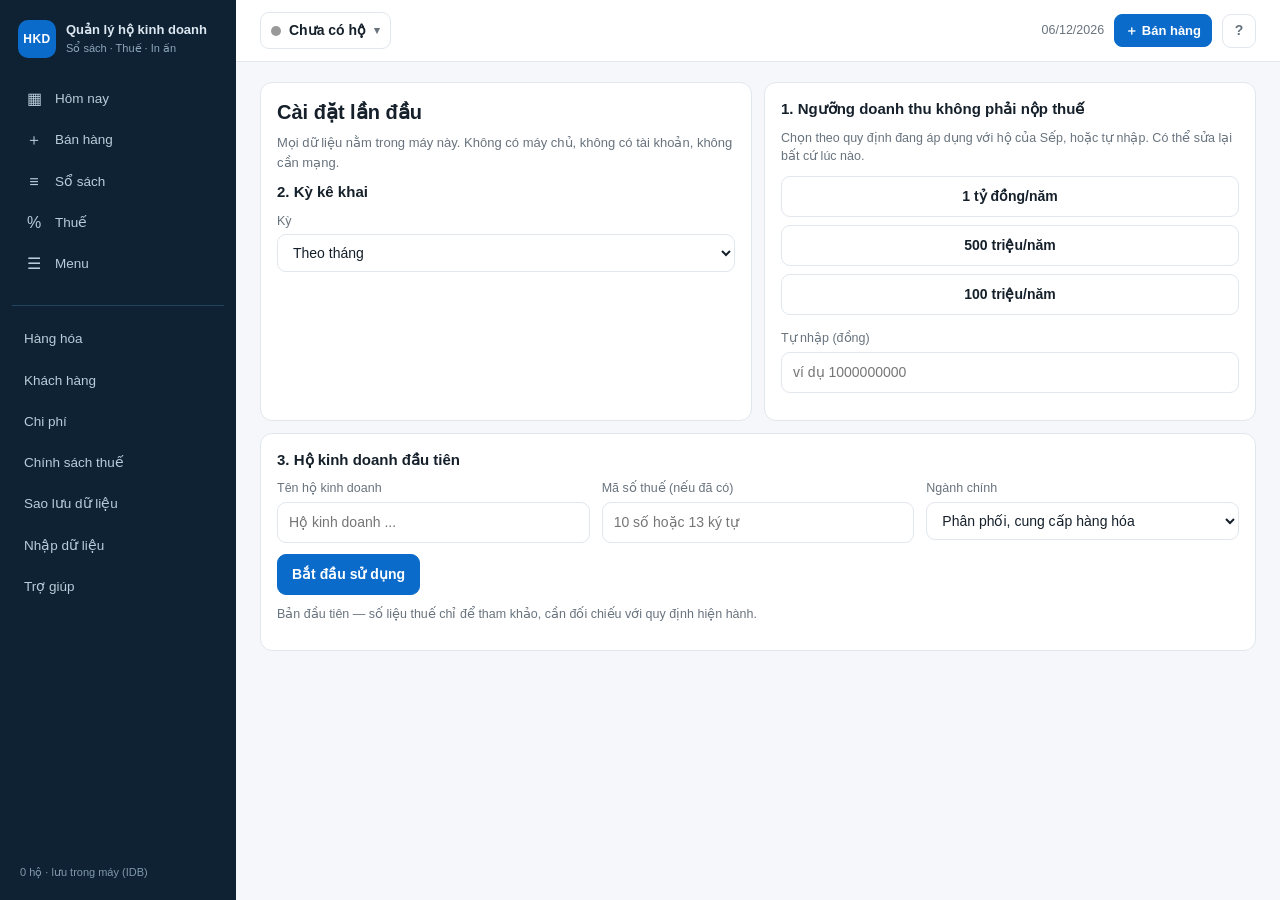
==== index.html @ 5c3563e8 "Tách app thành trang tĩnh index.html, CSS và JS; tối ưu máy tính, cập nhật kiểm thử và tài liệu" ====
<!doctype html>
<html lang="vi">
<head>
<meta charset="utf-8">
<meta name="viewport" content="width=device-width, initial-scale=1">
<meta name="theme-color" content="#0b6bcb">
<title>Quản lý hộ kinh doanh</title>
<link rel="stylesheet" href="css/style.css">
</head>
<body>

<div class="shell">
  <aside class="side">
    <div class="brand">
      <span class="mark">HKD</span>
      <div><b>Quản lý hộ kinh doanh</b><small>Sổ sách · Thuế · In ấn</small></div>
    </div>

    <nav id="tabs" aria-label="Chức năng chính">
      <button class="tab on" data-route="home"><span>▦</span>Hôm nay</button>
      <button class="tab" data-route="sell"><span>＋</span>Bán hàng</button>
      <button class="tab" data-route="book"><span>≡</span>Sổ sách</button>
      <button class="tab" data-route="tax"><span>%</span>Thuế</button>
      <button class="tab" data-route="menu"><span>☰</span>Menu</button>
    </nav>

    <nav id="more" aria-label="Khác">
      <button data-act="route" data-route="products">Hàng hóa</button>
      <button data-act="route" data-route="customers">Khách hàng</button>
      <button data-act="route" data-route="expenses">Chi phí</button>
      <button data-act="route" data-route="policy">Chính sách thuế</button>
      <button data-act="backup">Sao lưu dữ liệu</button>
      <button data-act="restore">Nhập dữ liệu</button>
      <button data-act="help">Trợ giúp</button>
    </nav>

    <div class="side-foot" id="sideFoot">Dữ liệu lưu trong máy này</div>
  </aside>

  <div class="main">
    <header id="top">
      <button class="hh" data-act="switchHH">
        <span class="dot" id="hhDot"></span>
        <span id="hhName">Chưa có hộ</span>
        <span class="car">▾</span>
      </button>
      <div class="sp"></div>
      <span class="today" id="today"></span>
      <button class="btn primary sm" data-act="route" data-route="sell">＋ Bán hàng</button>
      <button class="icon" data-act="help" aria-label="Trợ giúp">?</button>
    </header>

    <main id="app"></main>
  </div>
</div>

<div id="sheet"><div id="sheetBox"></div></div>
<div id="print"></div>
<div id="toast"></div>

<script src="js/core.js"></script>
<script src="js/views.js"></script>
<script src="js/actions.js"></script>
</body>
</html>
---- css/style.css ----
/* Quản lý hộ kinh doanh — bố cục ưu tiên máy tính, có dự phòng trên điện thoại. */

:root{
  --bg:#f5f7fa; --card:#fff; --line:#e1e7ed; --text:#15202b; --muted:#68737e;
  --main:#0b6bcb; --main-dark:#174a73; --main-soft:#e8f1fb;
  --ok:#1a8f4c; --warn:#a86400; --warn-soft:#fff5e5;
  --bad:#c0272d; --bad-soft:#fdeceb; --side:236px; --r:12px;
}
*{box-sizing:border-box;-webkit-tap-highlight-color:transparent}
html,body{height:100%;margin:0}
body{background:var(--bg);color:var(--text);
  font:14px/1.5 -apple-system,BlinkMacSystemFont,"Segoe UI",Roboto,"Helvetica Neue",Arial,sans-serif}
h1,h2,h3{margin:0 0 8px;font-weight:650;line-height:1.3}
h2{font-size:20px}
h3{font-size:15px}
p{margin:0 0 10px}
a{color:var(--main)}
.muted{color:var(--muted);font-size:13px}
.small{font-size:12.5px}
.tiny{font-size:12px}
.right{text-align:right}
.center{text-align:center}
.row{display:flex;gap:10px;align-items:center}
.row.wrap{flex-wrap:wrap}
.sp{flex:1}
.pad{padding:0;max-width:1180px;margin:0 auto}
.grid2{display:grid;grid-template-columns:repeat(2,minmax(0,1fr));gap:12px}
.grid3{display:grid;grid-template-columns:repeat(3,minmax(0,1fr));gap:12px}

/* khung máy tính */
.shell{display:flex;height:100vh;overflow:hidden}
.side{width:var(--side);flex:none;display:flex;flex-direction:column;gap:6px;
  padding:18px 12px;background:#0e2233;color:#dce7f0;overflow:auto}
.brand{display:flex;align-items:center;gap:10px;padding:2px 6px 16px}
.brand .mark{display:grid;place-items:center;width:38px;height:38px;flex:none;border-radius:10px;
  background:var(--main);color:#fff;font-weight:700;font-size:12px;letter-spacing:.5px}
.brand b{display:block;font-size:13px;line-height:1.25}
.brand small{display:block;color:#8ea6ba;font-size:11px;margin-top:2px}
nav#tabs,nav#more{display:flex;flex-direction:column;gap:3px}
nav#more{margin-top:16px;padding-top:14px;border-top:1px solid #23445f}
.tab,nav#more button{display:flex;align-items:center;gap:11px;width:100%;text-align:left;
  padding:9px 12px;border:0;border-radius:9px;background:transparent;color:#b9ccdb;
  font:inherit;font-size:13.5px;cursor:pointer}
.tab span{width:20px;text-align:center;font-size:16px;line-height:1}
.tab:hover,nav#more button:hover{background:#17354c;color:#fff}
.tab.on{background:var(--main-dark);color:#fff;font-weight:650}
.side-foot{margin-top:auto;padding:10px 8px 2px;color:#8199ac;font-size:11px;line-height:1.4}
.main{flex:1;min-width:0;display:flex;flex-direction:column}
header#top{height:62px;flex:none;display:flex;align-items:center;gap:10px;padding:0 24px;
  background:#fff;border-bottom:1px solid var(--line)}
header#top .today{color:var(--muted);font-size:12.5px}
.hh{display:flex;align-items:center;gap:8px;max-width:340px;padding:7px 10px;border:1px solid var(--line);
  border-radius:9px;background:#fff;color:var(--text);font:inherit;font-weight:600;cursor:pointer}
.hh #hhName{overflow:hidden;text-overflow:ellipsis;white-space:nowrap}
.dot{width:10px;height:10px;border-radius:50%;background:#999;flex:none}
.car{color:var(--muted);font-size:11px}
.icon{width:34px;height:34px;flex:none;border-radius:9px;border:1px solid var(--line);
  background:#fff;color:var(--muted);font:inherit;font-weight:700;cursor:pointer}
main#app{flex:1;overflow:auto;padding:20px 24px 48px}

/* thẻ nội dung */
.card{background:var(--card);border:1px solid var(--line);border-radius:var(--r);padding:16px;margin-bottom:12px}
.card.warn{background:var(--warn-soft);border-color:#f0d9b0}
.card.ok{background:#eef8f1;border-color:#c9e6d3}
.card.bad{background:var(--bad-soft);border-color:#f3c9c7}
.card h3{margin-bottom:10px}
.kpi{display:grid;grid-template-columns:repeat(auto-fit,minmax(180px,1fr));gap:12px;margin:12px 0}
.kpi>div{background:#f8fafc;border:1px solid var(--line);border-radius:10px;padding:12px 14px}
.big{font-size:24px;font-weight:700;letter-spacing:-.3px}
.bar{height:8px;border-radius:99px;background:#e9edf1;overflow:hidden;margin:8px 0 6px}
.bar>i{display:block;height:100%;background:var(--main);border-radius:99px}
.bar>i.warn{background:#e0952b}
.bar>i.bad{background:var(--bad)}

/* nút, ô nhập */
button{font:inherit;cursor:pointer}
.btn{display:inline-flex;align-items:center;justify-content:center;gap:6px;border-radius:9px;
  border:1px solid var(--line);background:#fff;color:var(--text);padding:9px 14px;font-weight:600}
.btn:hover{border-color:#b9c6d2}
.btn.primary{background:var(--main);border-color:var(--main);color:#fff}
.btn.good{background:var(--ok);border-color:var(--ok);color:#fff}
.btn.danger{background:#fff;border-color:#f2c3c1;color:var(--bad)}
.btn.wide{width:100%}
.btn.sm{padding:6px 10px;font-size:13px;border-radius:8px}
.btn.ghost{background:transparent;border-color:transparent;color:var(--main);padding:5px 7px}
label.f{display:block;margin-bottom:11px}
label.f>span{display:block;font-size:12.5px;color:var(--muted);margin-bottom:4px}
input[type=text],input[type=number],input[type=date],input[type=month],input[type=search],select,textarea{
  width:100%;padding:9px 11px;border:1px solid var(--line);border-radius:9px;background:#fff;font:inherit;color:var(--text)}
input:focus,select:focus,textarea:focus{outline:2px solid var(--main-soft);border-color:var(--main)}
label.row input[type=checkbox]{width:18px;height:18px;accent-color:var(--main)}

/* bảng và danh sách */
.tbl{width:100%;border-collapse:collapse;font-size:13px}
.tbl th,.tbl td{padding:8px 10px;border-bottom:1px solid var(--line);text-align:left;vertical-align:middle}
.tbl th{background:#f3f6f9;color:var(--muted);font-weight:600;white-space:nowrap}
.tbl tr:last-child td{border-bottom:0}
.tbl .r{text-align:right}
.tbl .num{font-variant-numeric:tabular-nums;white-space:nowrap}
.tbl .act{white-space:nowrap;text-align:right}
.tablewrap{overflow:auto;border:1px solid var(--line);border-radius:var(--r);background:#fff;margin-bottom:12px}
.list{background:#fff;border:1px solid var(--line);border-radius:var(--r);overflow:hidden;margin-bottom:12px}
.li{display:flex;gap:10px;align-items:center;padding:11px 14px;border-bottom:1px solid var(--line)}
.li:last-child{border-bottom:0}
.li .main{flex:1;min-width:0}
.li .name{font-weight:600;overflow:hidden;text-overflow:ellipsis;white-space:nowrap}
.li .sub{color:var(--muted);font-size:12.5px;overflow:hidden;text-overflow:ellipsis;white-space:nowrap}
.li.sel{background:var(--main-soft)}
.empty{padding:26px;text-align:center;color:var(--muted)}
.search{display:flex;gap:8px;margin-bottom:10px;max-width:480px}

/* bán hàng */
.sell-layout{display:grid;grid-template-columns:minmax(0,1fr) 340px;gap:16px;align-items:start}
.cart-panel{position:sticky;top:0}
.pgrid{display:grid;grid-template-columns:repeat(auto-fill,minmax(172px,1fr));gap:9px}
.pbtn{background:#fff;border:1px solid var(--line);border-radius:10px;padding:12px;text-align:left}
.pbtn:hover{border-color:var(--main);box-shadow:0 2px 8px rgba(11,107,203,.08)}
.pbtn .pn{font-weight:600;font-size:13.5px;line-height:1.3;margin-bottom:4px}
.pbtn .pp{color:var(--main);font-weight:650}
.cartrow{display:flex;align-items:center;gap:8px;padding:9px 0;border-bottom:1px solid var(--line)}
.cartrow:last-child{border-bottom:0}
.cartrow .cn{flex:1;min-width:0}
.qty{display:flex;align-items:center;gap:5px}
.qty button{width:28px;height:28px;border-radius:7px;border:1px solid var(--line);background:#fff;font-weight:700}
.qty b{min-width:20px;text-align:center}
.paybar{position:sticky;bottom:0;margin-top:12px;background:#fff;border:1px solid var(--line);
  border-radius:10px;padding:10px 12px;display:flex;gap:10px;align-items:center}

/* cửa sổ nhập liệu */
#sheet{position:fixed;inset:0;z-index:60;background:rgba(12,18,25,.45);display:none;
  align-items:center;justify-content:center}
#sheet.on{display:flex}
#sheetBox{width:min(620px,calc(100vw - 32px));max-height:86vh;overflow:auto;background:#fff;
  border-radius:14px;padding:22px;box-shadow:0 18px 60px rgba(8,20,32,.25)}
#sheetBox h2{margin-bottom:14px}
.grab{display:none}

#toast{position:fixed;top:74px;right:24px;z-index:80;background:#15202b;color:#fff;
  padding:10px 16px;border-radius:10px;font-size:13px;opacity:0;pointer-events:none;
  transition:opacity .2s;max-width:min(420px,90vw)}
#toast.on{opacity:.97}

/* in ấn */
#print{display:none}
@media print{
  .side,header#top,main#app,#sheet,#toast,.paybar{display:none!important}
  #print{display:block!important}
  body{background:#fff;padding:0}
  @page{size:A4;margin:14mm}
}
.pdoc{font-size:13px;color:#000}
.pdoc h2{text-align:center;font-size:17px;margin:0 0 2px}
.pdoc .sub{text-align:center;margin-bottom:10px}
.pdoc table{width:100%;border-collapse:collapse;margin:8px 0}
.pdoc th,.pdoc td{border:1px solid #444;padding:5px 6px;font-size:12px;text-align:left;vertical-align:top}
.pdoc th{background:#eee}
.pdoc .r{text-align:right}
.pdoc .sign{display:flex;justify-content:space-between;margin-top:26px;font-size:12px}
.pdoc .sign div{text-align:center;width:45%}

/* điện thoại: thanh dưới, nội dung một cột */
@media (max-width:900px){
  body{font-size:15px}
  .shell{display:block;height:auto;overflow:visible}
  .side{width:auto;padding:0;background:none;color:inherit;display:block;overflow:visible}
  .brand,nav#more,.side-foot{display:none}
  nav#tabs{position:fixed;left:0;right:0;bottom:0;z-index:40;flex-direction:row;gap:0;
    background:#fff;border-top:1px solid var(--line);padding-bottom:env(safe-area-inset-bottom)}
  .tab{flex:1;flex-direction:column;gap:2px;justify-content:center;padding:7px 2px;
    border-radius:0;color:var(--muted);font-size:11px;text-align:center}
  .tab span{font-size:17px}
  .tab.on{background:transparent;color:var(--main)}
  .main{display:block}
  header#top{position:sticky;top:0;z-index:30;height:auto;padding:8px 12px}
  header#top .today,header#top .btn.primary{display:none}
  .hh{max-width:70%;border:0;background:transparent;padding:5px 2px}
  main#app{overflow:visible;padding:12px 12px 84px}
  .pad{max-width:none}
  .grid2,.grid3,.sell-layout{grid-template-columns:1fr}
  .cart-panel{position:static}
  .pgrid{grid-template-columns:repeat(auto-fill,minmax(140px,1fr))}
  .paybar{position:fixed;left:0;right:0;bottom:calc(env(safe-area-inset-bottom) + 58px);
    z-index:25;margin:0;border-radius:0;border-width:1px 0 0}
  #sheetBox{width:100%;max-height:90vh;border-radius:16px 16px 0 0;
    padding:16px 16px calc(env(safe-area-inset-bottom) + 16px)}
  #toast{top:auto;bottom:calc(env(safe-area-inset-bottom) + 128px);right:50%;transform:translateX(50%)}
}
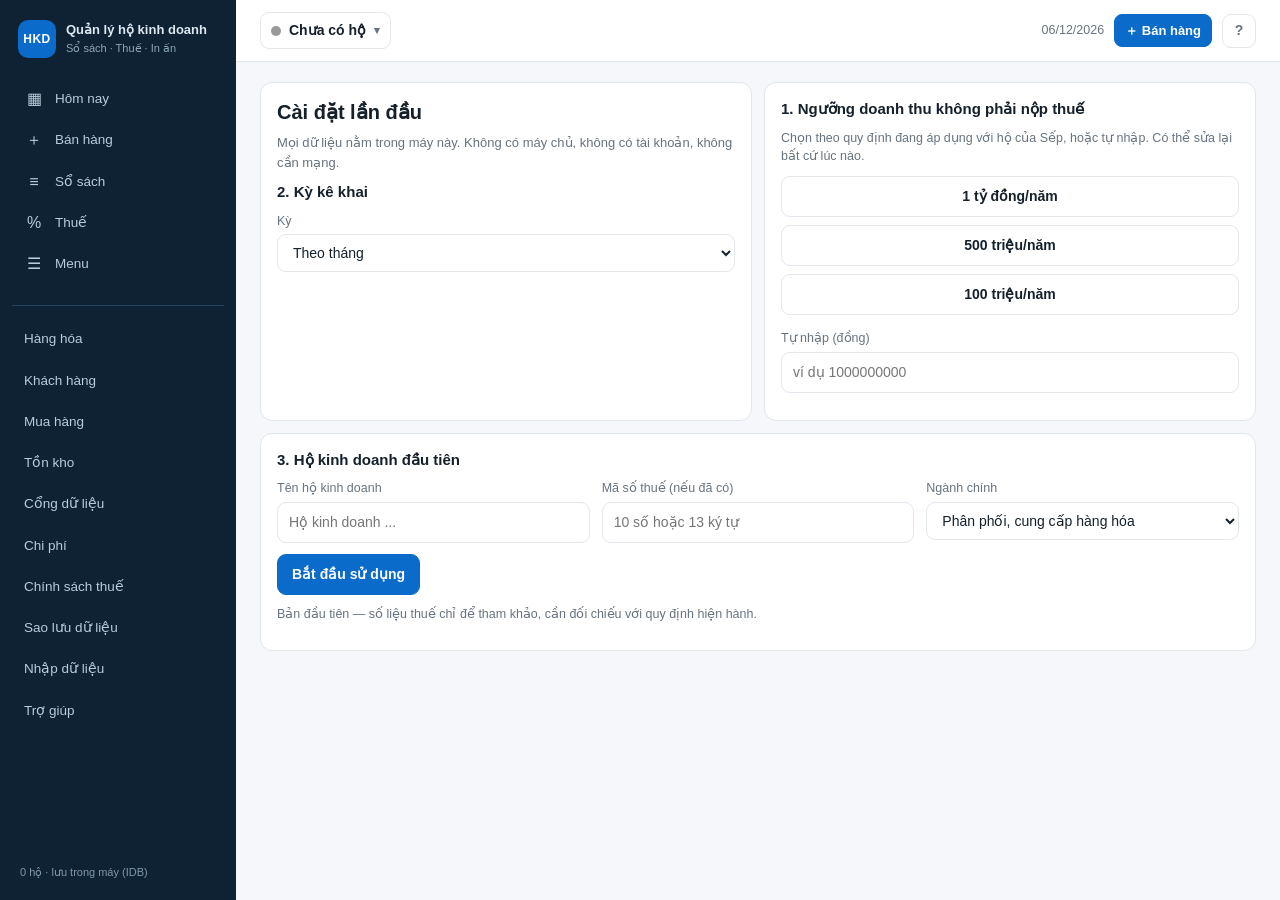
==== commit 580b46d3: "Hoàn thiện mua hàng, tồn kho, cảnh báo, sổ sách và cổng dữ liệu JSON/XML" ====
--- a/index.html
+++ b/index.html
@@ -27,6 +27,9 @@
     <nav id="more" aria-label="Khác">
       <button data-act="route" data-route="products">Hàng hóa</button>
       <button data-act="route" data-route="customers">Khách hàng</button>
+      <button data-act="route" data-route="purchases">Mua hàng</button>
+      <button data-act="route" data-route="stock">Tồn kho</button>
+      <button data-act="route" data-route="data">Cổng dữ liệu</button>
       <button data-act="route" data-route="expenses">Chi phí</button>
       <button data-act="route" data-route="policy">Chính sách thuế</button>
       <button data-act="backup">Sao lưu dữ liệu</button>
--- a/css/style.css
+++ b/css/style.css
@@ -140,6 +140,24 @@
   transition:opacity .2s;max-width:min(420px,90vw)}
 #toast.on{opacity:.97}
 
+/* bảng điều khiển và dữ liệu mở rộng */
+.alertline{margin-top:4px}
+.tblwrap{overflow:auto;border:1px solid var(--line);border-radius:var(--r);background:#fff}
+.tbl .low{color:var(--warn);font-weight:700}
+.tbl .warn{color:var(--warn);font-weight:600}
+.spark{display:grid;grid-template-columns:repeat(6,minmax(24px,1fr));gap:8px;height:112px;
+  align-items:end;padding-top:6px}
+.spark>div{height:100%;display:flex;flex-direction:column;justify-content:flex-end;align-items:center;gap:4px}
+.spark i{display:block;width:min(70%,36px);background:var(--main);border-radius:4px 4px 0 0}
+.spark small{color:var(--muted);font-size:11px;white-space:nowrap}
+.bridgeout:empty{display:none}
+.bridgeout pre{max-height:220px;overflow:auto;font:12px/1.55 ui-monospace,SFMono-Regular,Menlo,Consolas,monospace;
+  background:#f8fafc;border:1px solid var(--line);border-radius:9px;padding:10px;white-space:pre-wrap;word-break:break-word}
+.bridgeout pre.ok{color:var(--ok)}
+.bridgeout pre.warn{color:var(--bad)}
+pre.code{background:#f8fafc;border:1px solid var(--line);border-radius:9px;padding:10px;overflow:auto;
+  font:12px/1.55 ui-monospace,SFMono-Regular,Menlo,Consolas,monospace;white-space:pre-wrap}
+
 /* in ấn */
 #print{display:none}
 @media print{
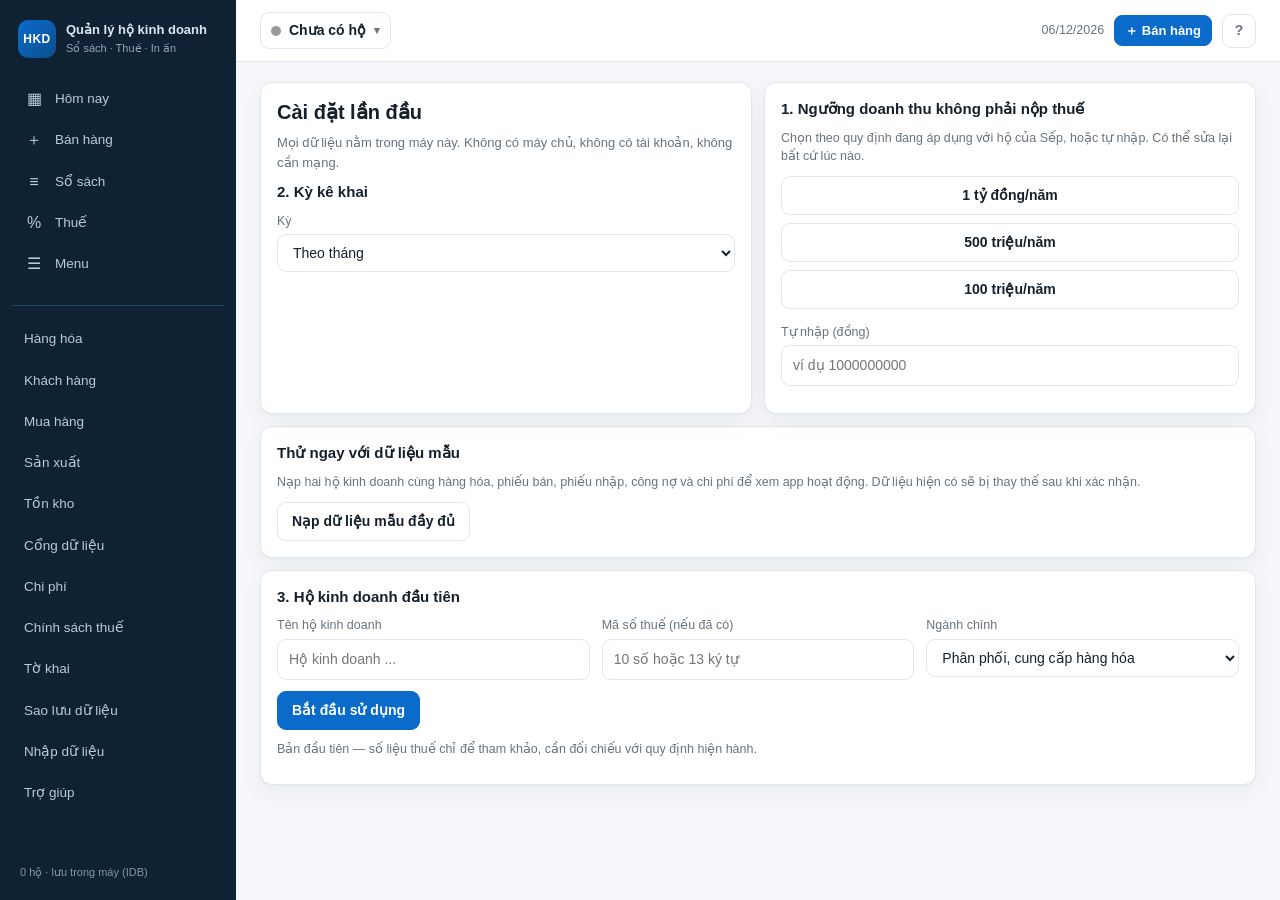
==== commit f3730ea0: "Thêm tính giá thành sản xuất và bản nháp tờ khai 01/CNKD - Ghi lô sản xuất: nguyên liệu trừ tồn, nhâ" ====
--- a/index.html
+++ b/index.html
@@ -28,10 +28,12 @@
       <button data-act="route" data-route="products">Hàng hóa</button>
       <button data-act="route" data-route="customers">Khách hàng</button>
       <button data-act="route" data-route="purchases">Mua hàng</button>
+      <button data-act="route" data-route="production">Sản xuất</button>
       <button data-act="route" data-route="stock">Tồn kho</button>
       <button data-act="route" data-route="data">Cổng dữ liệu</button>
       <button data-act="route" data-route="expenses">Chi phí</button>
       <button data-act="route" data-route="policy">Chính sách thuế</button>
+      <button data-act="route" data-route="declaration">Tờ khai</button>
       <button data-act="backup">Sao lưu dữ liệu</button>
       <button data-act="restore">Nhập dữ liệu</button>
       <button data-act="help">Trợ giúp</button>
--- a/css/style.css
+++ b/css/style.css
@@ -5,16 +5,20 @@
   --main:#0b6bcb; --main-dark:#174a73; --main-soft:#e8f1fb;
   --ok:#1a8f4c; --warn:#a86400; --warn-soft:#fff5e5;
   --bad:#c0272d; --bad-soft:#fdeceb; --side:236px; --r:12px;
+  --shadow:0 1px 2px rgba(16,32,48,.04),0 8px 24px rgba(16,32,48,.05);
 }
 *{box-sizing:border-box;-webkit-tap-highlight-color:transparent}
 html,body{height:100%;margin:0}
 body{background:var(--bg);color:var(--text);
-  font:14px/1.5 -apple-system,BlinkMacSystemFont,"Segoe UI",Roboto,"Helvetica Neue",Arial,sans-serif}
+  font:14px/1.5 -apple-system,BlinkMacSystemFont,"Segoe UI",Roboto,"Helvetica Neue",Arial,sans-serif;
+  -webkit-font-smoothing:antialiased;-moz-osx-font-smoothing:grayscale}
 h1,h2,h3{margin:0 0 8px;font-weight:650;line-height:1.3}
 h2{font-size:20px}
 h3{font-size:15px}
 p{margin:0 0 10px}
 a{color:var(--main)}
+a:hover{text-decoration:underline}
+:focus-visible{outline:2px solid var(--main);outline-offset:2px}
 .muted{color:var(--muted);font-size:13px}
 .small{font-size:12.5px}
 .tiny{font-size:12px}
@@ -31,18 +35,22 @@
 .shell{display:flex;height:100vh;overflow:hidden}
 .side{width:var(--side);flex:none;display:flex;flex-direction:column;gap:6px;
   padding:18px 12px;background:#0e2233;color:#dce7f0;overflow:auto}
+.side::-webkit-scrollbar{width:6px}
+.side::-webkit-scrollbar-thumb{background:#2b4a63;border-radius:99px}
 .brand{display:flex;align-items:center;gap:10px;padding:2px 6px 16px}
 .brand .mark{display:grid;place-items:center;width:38px;height:38px;flex:none;border-radius:10px;
-  background:var(--main);color:#fff;font-weight:700;font-size:12px;letter-spacing:.5px}
+  background:linear-gradient(135deg,var(--main),#0b4f8f);color:#fff;font-weight:700;font-size:12px;letter-spacing:.5px}
 .brand b{display:block;font-size:13px;line-height:1.25}
 .brand small{display:block;color:#8ea6ba;font-size:11px;margin-top:2px}
 nav#tabs,nav#more{display:flex;flex-direction:column;gap:3px}
 nav#more{margin-top:16px;padding-top:14px;border-top:1px solid #23445f}
 .tab,nav#more button{display:flex;align-items:center;gap:11px;width:100%;text-align:left;
   padding:9px 12px;border:0;border-radius:9px;background:transparent;color:#b9ccdb;
-  font:inherit;font-size:13.5px;cursor:pointer}
+  font:inherit;font-size:13.5px;cursor:pointer;white-space:nowrap;
+  transition:background .12s,color .12s}
 .tab span{width:20px;text-align:center;font-size:16px;line-height:1}
 .tab:hover,nav#more button:hover{background:#17354c;color:#fff}
+.tab:active,nav#more button:active{background:#1f405a}
 .tab.on{background:var(--main-dark);color:#fff;font-weight:650}
 .side-foot{margin-top:auto;padding:10px 8px 2px;color:#8199ac;font-size:11px;line-height:1.4}
 .main{flex:1;min-width:0;display:flex;flex-direction:column}
@@ -51,61 +59,94 @@
 header#top .today{color:var(--muted);font-size:12.5px}
 .hh{display:flex;align-items:center;gap:8px;max-width:340px;padding:7px 10px;border:1px solid var(--line);
   border-radius:9px;background:#fff;color:var(--text);font:inherit;font-weight:600;cursor:pointer}
+.hh:hover{border-color:#b9c6d2}
 .hh #hhName{overflow:hidden;text-overflow:ellipsis;white-space:nowrap}
 .dot{width:10px;height:10px;border-radius:50%;background:#999;flex:none}
 .car{color:var(--muted);font-size:11px}
 .icon{width:34px;height:34px;flex:none;border-radius:9px;border:1px solid var(--line);
   background:#fff;color:var(--muted);font:inherit;font-weight:700;cursor:pointer}
-main#app{flex:1;overflow:auto;padding:20px 24px 48px}
+.icon:hover{border-color:#b9c6d2;color:var(--text)}
+main#app{flex:1;overflow:auto;padding:20px 24px 48px;-webkit-overflow-scrolling:touch}
 
 /* thẻ nội dung */
-.card{background:var(--card);border:1px solid var(--line);border-radius:var(--r);padding:16px;margin-bottom:12px}
+.card{background:var(--card);border:1px solid var(--line);border-radius:var(--r);padding:16px;margin-bottom:12px;
+  box-shadow:var(--shadow)}
 .card.warn{background:var(--warn-soft);border-color:#f0d9b0}
 .card.ok{background:#eef8f1;border-color:#c9e6d3}
 .card.bad{background:var(--bad-soft);border-color:#f3c9c7}
 .card h3{margin-bottom:10px}
 .kpi{display:grid;grid-template-columns:repeat(auto-fit,minmax(180px,1fr));gap:12px;margin:12px 0}
-.kpi>div{background:#f8fafc;border:1px solid var(--line);border-radius:10px;padding:12px 14px}
-.big{font-size:24px;font-weight:700;letter-spacing:-.3px}
+.kpi>div{background:#f8fafc;border:1px solid var(--line);border-radius:10px;padding:12px 14px;box-shadow:var(--shadow)}
+.kpi .big{margin-top:4px;overflow-wrap:anywhere}
+.big{font-size:24px;font-weight:700;letter-spacing:-.3px;font-variant-numeric:tabular-nums}
 .bar{height:8px;border-radius:99px;background:#e9edf1;overflow:hidden;margin:8px 0 6px}
 .bar>i{display:block;height:100%;background:var(--main);border-radius:99px}
 .bar>i.warn{background:#e0952b}
 .bar>i.bad{background:var(--bad)}
 
 /* nút, ô nhập */
-button{font:inherit;cursor:pointer}
+button{font:inherit;cursor:pointer;color:inherit}
+button:disabled{opacity:.5;cursor:not-allowed}
 .btn{display:inline-flex;align-items:center;justify-content:center;gap:6px;border-radius:9px;
-  border:1px solid var(--line);background:#fff;color:var(--text);padding:9px 14px;font-weight:600}
-.btn:hover{border-color:#b9c6d2}
+  border:1px solid var(--line);background:#fff;color:var(--text);padding:9px 14px;font-weight:600;
+  line-height:1.35;white-space:nowrap;transition:background .12s,border-color .12s,box-shadow .12s,transform .1s}
+.btn:hover{border-color:#b9c6d2;background:#f8fafc}
+.btn:active{transform:translateY(1px)}
 .btn.primary{background:var(--main);border-color:var(--main);color:#fff}
+.btn.primary:hover{background:#095cae;border-color:#095cae}
 .btn.good{background:var(--ok);border-color:var(--ok);color:#fff}
+.btn.good:hover{background:#147a41;border-color:#147a41}
 .btn.danger{background:#fff;border-color:#f2c3c1;color:var(--bad)}
+.btn.danger:hover{background:var(--bad-soft);border-color:#e6a9a7}
 .btn.wide{width:100%}
 .btn.sm{padding:6px 10px;font-size:13px;border-radius:8px}
 .btn.ghost{background:transparent;border-color:transparent;color:var(--main);padding:5px 7px}
+.btn.ghost:hover{background:var(--main-soft);border-color:transparent;color:var(--main)}
 label.f{display:block;margin-bottom:11px}
 label.f>span{display:block;font-size:12.5px;color:var(--muted);margin-bottom:4px}
 input[type=text],input[type=number],input[type=date],input[type=month],input[type=search],select,textarea{
   width:100%;padding:9px 11px;border:1px solid var(--line);border-radius:9px;background:#fff;font:inherit;color:var(--text)}
 input:focus,select:focus,textarea:focus{outline:2px solid var(--main-soft);border-color:var(--main)}
-label.row input[type=checkbox]{width:18px;height:18px;accent-color:var(--main)}
+input:disabled,select:disabled,textarea:disabled{background:#f1f4f7;color:var(--muted)}
+input[type=checkbox]{width:18px;height:18px;accent-color:var(--main);flex:none}
 
 /* bảng và danh sách */
 .tbl{width:100%;border-collapse:collapse;font-size:13px}
 .tbl th,.tbl td{padding:8px 10px;border-bottom:1px solid var(--line);text-align:left;vertical-align:middle}
-.tbl th{background:#f3f6f9;color:var(--muted);font-weight:600;white-space:nowrap}
+.tbl th{background:#f3f6f9;color:var(--muted);font-weight:600;white-space:nowrap;
+  position:sticky;top:0;z-index:1;box-shadow:0 1px 0 var(--line)}
 .tbl tr:last-child td{border-bottom:0}
+.tbl tr:nth-child(even) td{background:#fbfcfd}
+.tbl tr:hover td{background:#f8fafc}
 .tbl .r{text-align:right}
 .tbl .num{font-variant-numeric:tabular-nums;white-space:nowrap}
 .tbl .act{white-space:nowrap;text-align:right}
-.tablewrap{overflow:auto;border:1px solid var(--line);border-radius:var(--r);background:#fff;margin-bottom:12px}
+.tbl .act .btn.sm{padding:5px 8px}
+.tablewrap{overflow:auto;border:1px solid var(--line);border-radius:var(--r);background:#fff;margin-bottom:12px;
+  -webkit-overflow-scrolling:touch}
+.tablewrap .tbl{border-collapse:separate;border-spacing:0}
 .list{background:#fff;border:1px solid var(--line);border-radius:var(--r);overflow:hidden;margin-bottom:12px}
-.li{display:flex;gap:10px;align-items:center;padding:11px 14px;border-bottom:1px solid var(--line)}
+.li{display:flex;gap:12px;align-items:center;width:100%;min-height:56px;padding:12px 14px;border:0;
+  border-bottom:1px solid var(--line);border-radius:0;background:#fff;color:var(--text);
+  font:inherit;text-align:left;cursor:pointer;transition:background .12s}
+.li:hover{background:#f6f9fc}
+.li:active{background:var(--main-soft)}
 .li:last-child{border-bottom:0}
 .li .main{flex:1;min-width:0}
-.li .name{font-weight:600;overflow:hidden;text-overflow:ellipsis;white-space:nowrap}
-.li .sub{color:var(--muted);font-size:12.5px;overflow:hidden;text-overflow:ellipsis;white-space:nowrap}
+.li .name{font-weight:650;overflow:hidden;text-overflow:ellipsis;white-space:nowrap}
+.li .sub{color:var(--muted);font-size:12.5px;margin-top:2px;overflow:hidden;text-overflow:ellipsis;white-space:nowrap}
+.li .car{display:grid;place-items:center;width:26px;height:26px;flex:none;border-radius:50%;
+  background:#f1f4f7;color:var(--muted);font-size:16px;line-height:1;
+  transition:background .12s,color .12s,transform .12s}
+.li:hover .car{background:var(--main-soft);color:var(--main);transform:translateX(2px)}
 .li.sel{background:var(--main-soft)}
+.list-card>h3:first-child,.book-list>.row:first-child{padding-bottom:10px;margin-bottom:4px;
+  border-bottom:1px solid var(--line)}
+@media (min-width:1000px){
+  .book-list{display:grid;grid-template-columns:repeat(2,minmax(0,1fr));column-gap:24px}
+  .book-list>.row{grid-column:1/-1}
+  .book-list>.li{padding:14px 4px}
+}
 .empty{padding:26px;text-align:center;color:var(--muted)}
 .search{display:flex;gap:8px;margin-bottom:10px;max-width:480px}
 
@@ -113,8 +154,10 @@
 .sell-layout{display:grid;grid-template-columns:minmax(0,1fr) 340px;gap:16px;align-items:start}
 .cart-panel{position:sticky;top:0}
 .pgrid{display:grid;grid-template-columns:repeat(auto-fill,minmax(172px,1fr));gap:9px}
-.pbtn{background:#fff;border:1px solid var(--line);border-radius:10px;padding:12px;text-align:left}
+.pbtn{display:block;width:100%;background:#fff;border:1px solid var(--line);border-radius:10px;padding:12px;
+  text-align:left;font:inherit;color:inherit;transition:border-color .12s,box-shadow .12s,transform .1s}
 .pbtn:hover{border-color:var(--main);box-shadow:0 2px 8px rgba(11,107,203,.08)}
+.pbtn:active{transform:translateY(1px);box-shadow:none}
 .pbtn .pn{font-weight:600;font-size:13.5px;line-height:1.3;margin-bottom:4px}
 .pbtn .pp{color:var(--main);font-weight:650}
 .cartrow{display:flex;align-items:center;gap:8px;padding:9px 0;border-bottom:1px solid var(--line)}
@@ -122,16 +165,18 @@
 .cartrow .cn{flex:1;min-width:0}
 .qty{display:flex;align-items:center;gap:5px}
 .qty button{width:28px;height:28px;border-radius:7px;border:1px solid var(--line);background:#fff;font-weight:700}
+.qty button:hover{border-color:var(--main);color:var(--main)}
 .qty b{min-width:20px;text-align:center}
 .paybar{position:sticky;bottom:0;margin-top:12px;background:#fff;border:1px solid var(--line);
-  border-radius:10px;padding:10px 12px;display:flex;gap:10px;align-items:center}
+  border-radius:10px;padding:10px 12px;display:flex;gap:10px;align-items:center;
+  box-shadow:0 -4px 16px rgba(16,32,48,.07)}
 
 /* cửa sổ nhập liệu */
 #sheet{position:fixed;inset:0;z-index:60;background:rgba(12,18,25,.45);display:none;
-  align-items:center;justify-content:center}
+  align-items:center;justify-content:center;backdrop-filter:blur(2px)}
 #sheet.on{display:flex}
 #sheetBox{width:min(620px,calc(100vw - 32px));max-height:86vh;overflow:auto;background:#fff;
-  border-radius:14px;padding:22px;box-shadow:0 18px 60px rgba(8,20,32,.25)}
+  border-radius:14px;padding:22px;box-shadow:0 18px 60px rgba(8,20,32,.25);-webkit-overflow-scrolling:touch}
 #sheetBox h2{margin-bottom:14px}
 .grab{display:none}
 
@@ -142,7 +187,8 @@
 
 /* bảng điều khiển và dữ liệu mở rộng */
 .alertline{margin-top:4px}
-.tblwrap{overflow:auto;border:1px solid var(--line);border-radius:var(--r);background:#fff}
+.tblwrap{overflow:auto;border:1px solid var(--line);border-radius:var(--r);background:#fff;
+  -webkit-overflow-scrolling:touch}
 .tbl .low{color:var(--warn);font-weight:700}
 .tbl .warn{color:var(--warn);font-weight:600}
 .spark{display:grid;grid-template-columns:repeat(6,minmax(24px,1fr));gap:8px;height:112px;
@@ -165,6 +211,8 @@
   #print{display:block!important}
   body{background:#fff;padding:0}
   @page{size:A4;margin:14mm}
+  .pdoc table tr,.pdoc .sign{break-inside:avoid}
+  .pdoc h2,.pdoc h3{break-after:avoid}
 }
 .pdoc{font-size:13px;color:#000}
 .pdoc h2{text-align:center;font-size:17px;margin:0 0 2px}
@@ -175,6 +223,12 @@
 .pdoc .r{text-align:right}
 .pdoc .sign{display:flex;justify-content:space-between;margin-top:26px;font-size:12px}
 .pdoc .sign div{text-align:center;width:45%}
+
+/* màn hình rộng: thêm chút không gian */
+@media (min-width:1400px){
+  :root{--side:252px}
+  .pad{max-width:1320px}
+}
 
 /* điện thoại: thanh dưới, nội dung một cột */
 @media (max-width:900px){
@@ -194,7 +248,17 @@
   .hh{max-width:70%;border:0;background:transparent;padding:5px 2px}
   main#app{overflow:visible;padding:12px 12px 84px}
   .pad{max-width:none}
+  .card{padding:14px}
+  .kpi{grid-template-columns:repeat(2,minmax(0,1fr));gap:8px}
+  .kpi>div{padding:10px}
+  .big{font-size:20px}
   .grid2,.grid3,.sell-layout{grid-template-columns:1fr}
+  .row.wrap{gap:8px}
+  .btn{padding:10px 12px}
+  .btn.sm{padding:8px 10px}
+  .li{padding:12px}
+  .tbl{font-size:12px}
+  .tbl th,.tbl td{padding:7px 8px}
   .cart-panel{position:static}
   .pgrid{grid-template-columns:repeat(auto-fill,minmax(140px,1fr))}
   .paybar{position:fixed;left:0;right:0;bottom:calc(env(safe-area-inset-bottom) + 58px);
@@ -203,3 +267,10 @@
     padding:16px 16px calc(env(safe-area-inset-bottom) + 16px)}
   #toast{top:auto;bottom:calc(env(safe-area-inset-bottom) + 128px);right:50%;transform:translateX(50%)}
 }
+@media (max-width:420px){
+  .kpi{grid-template-columns:1fr}
+  .big{font-size:22px}
+}
+@media (prefers-reduced-motion:reduce){
+  *{transition:none!important}
+}
